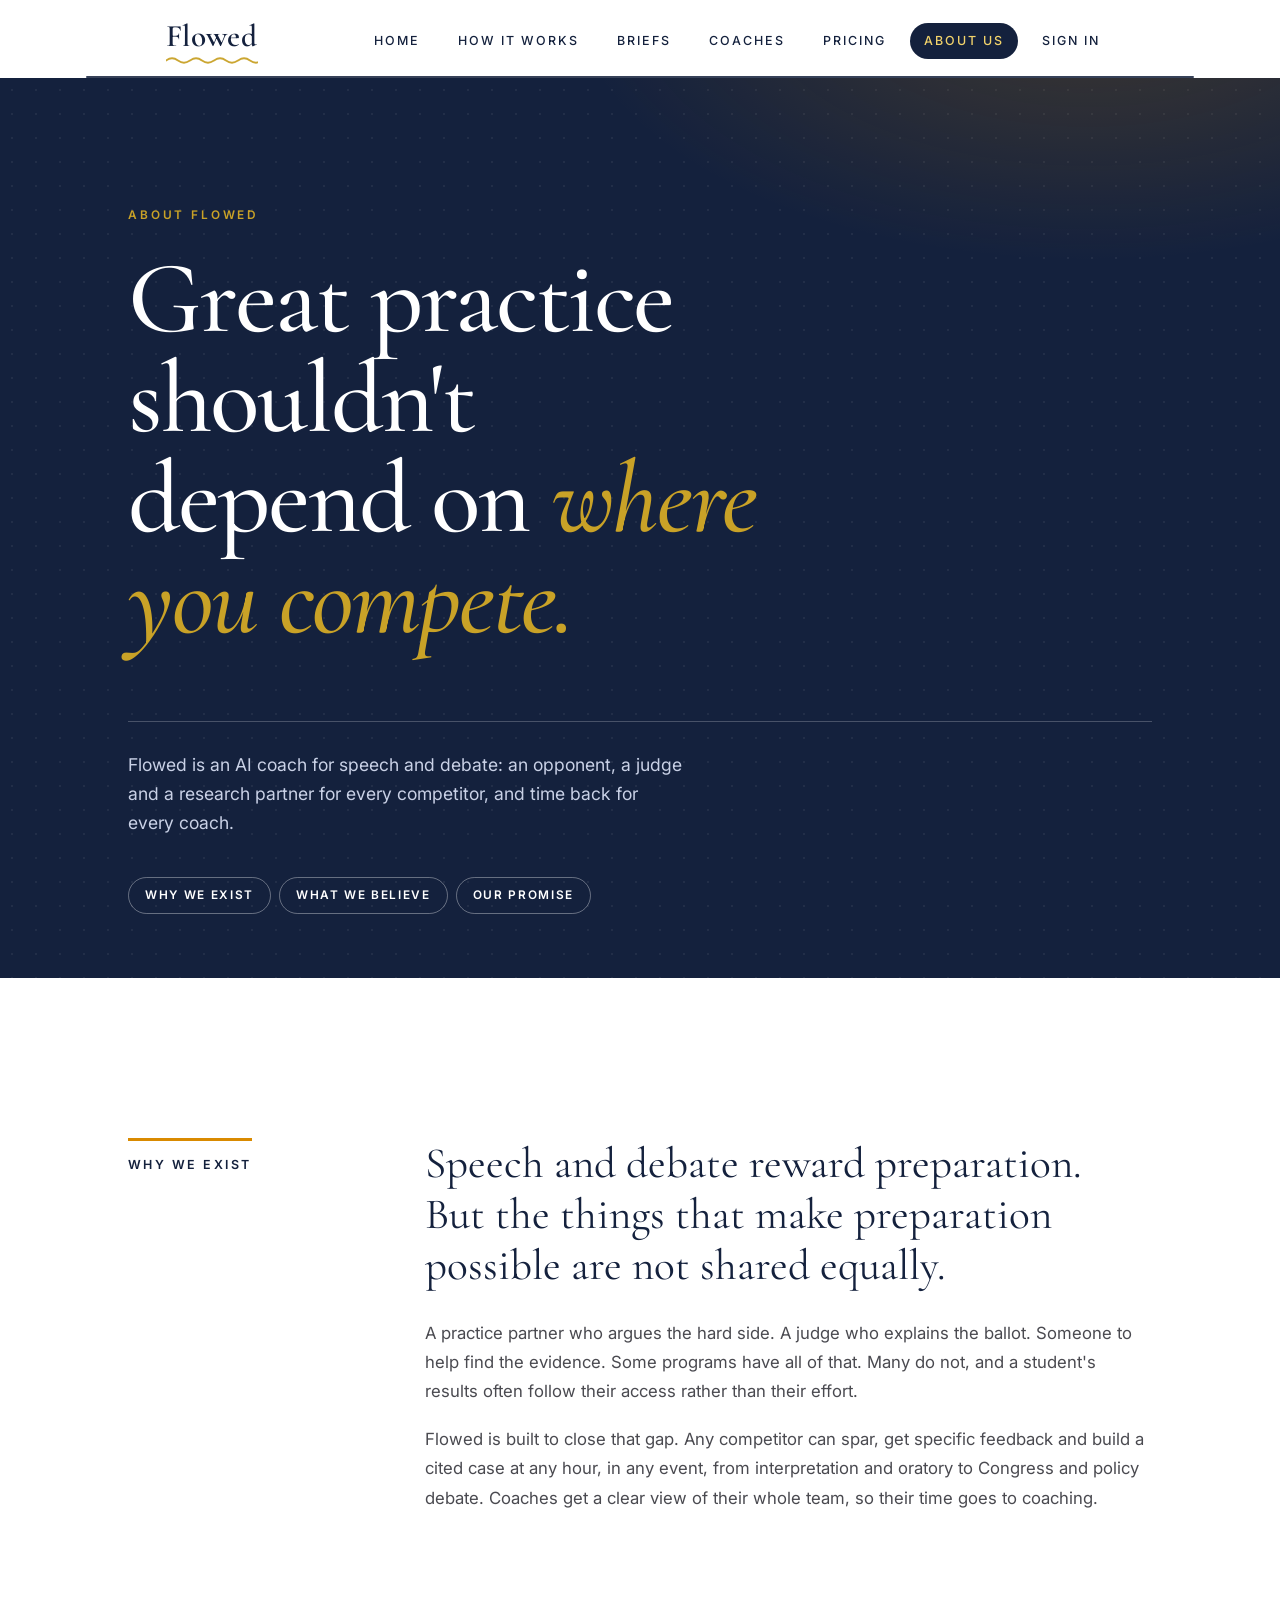
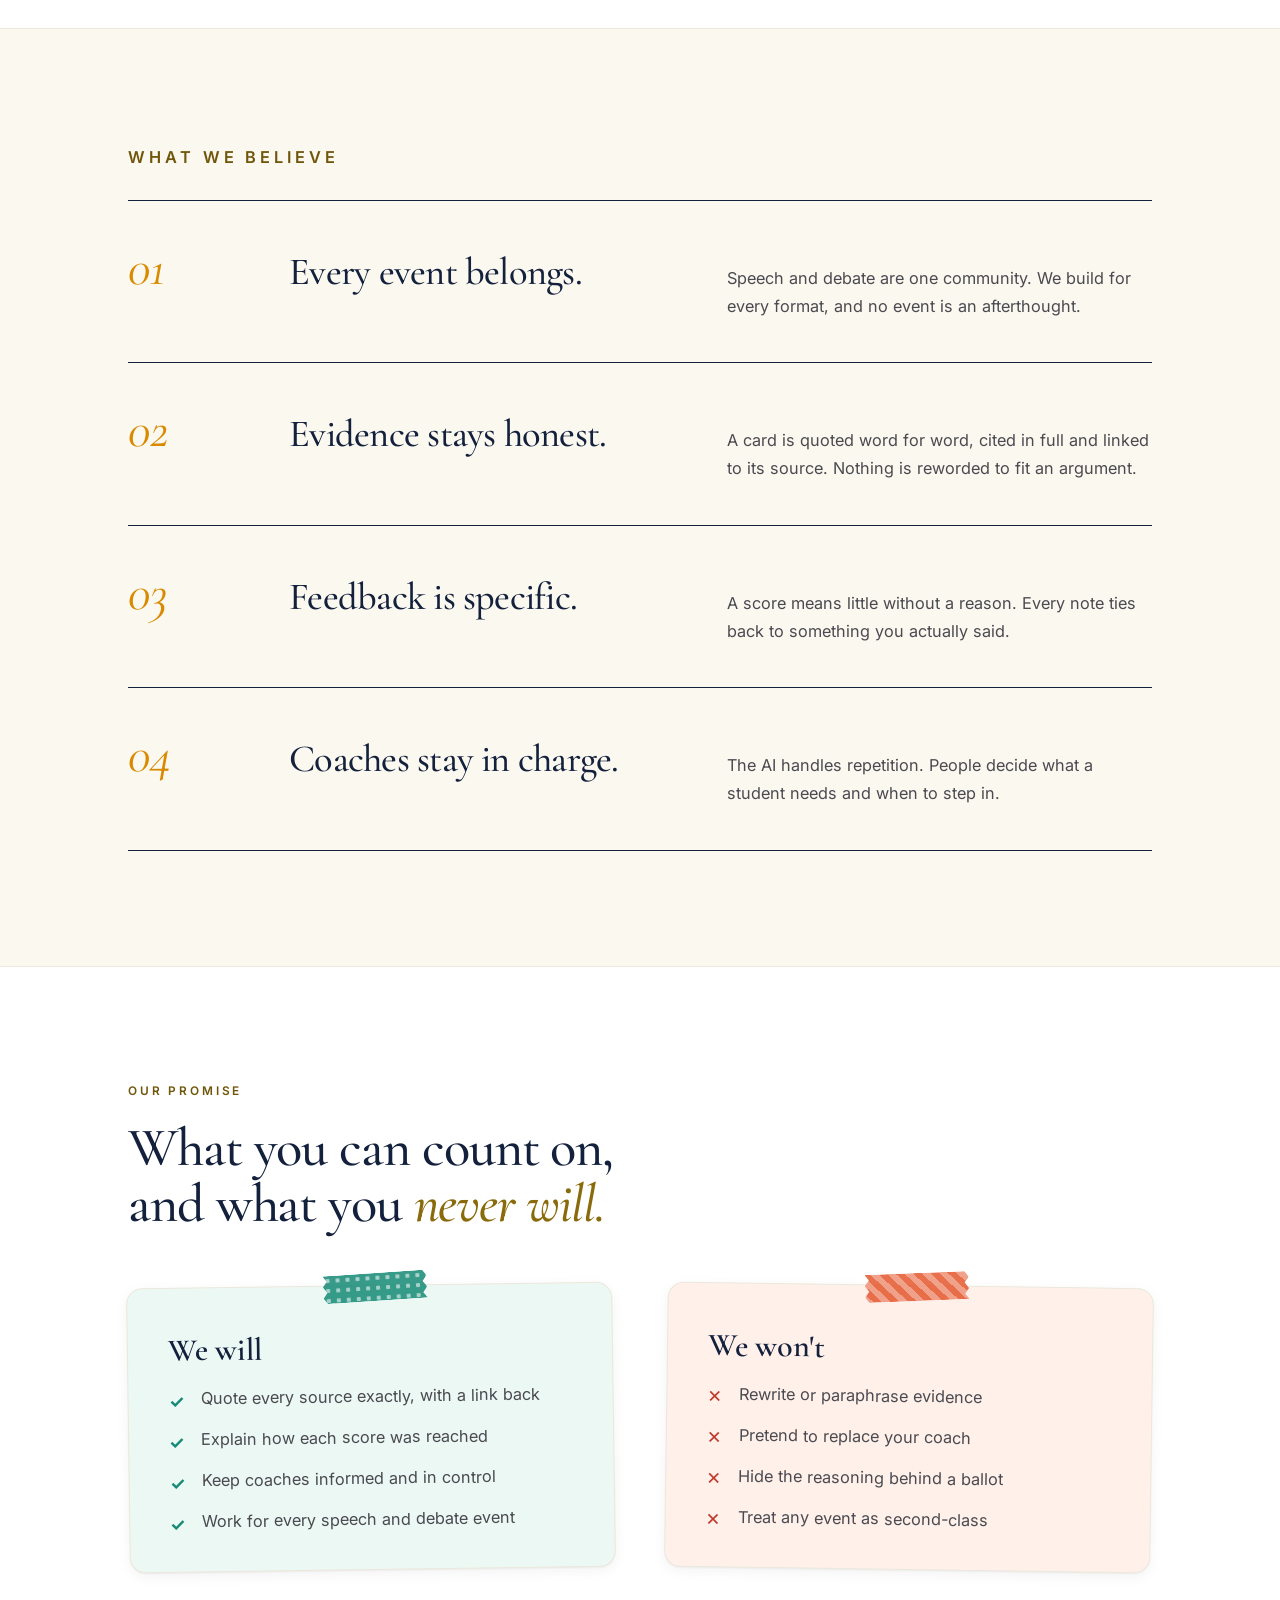
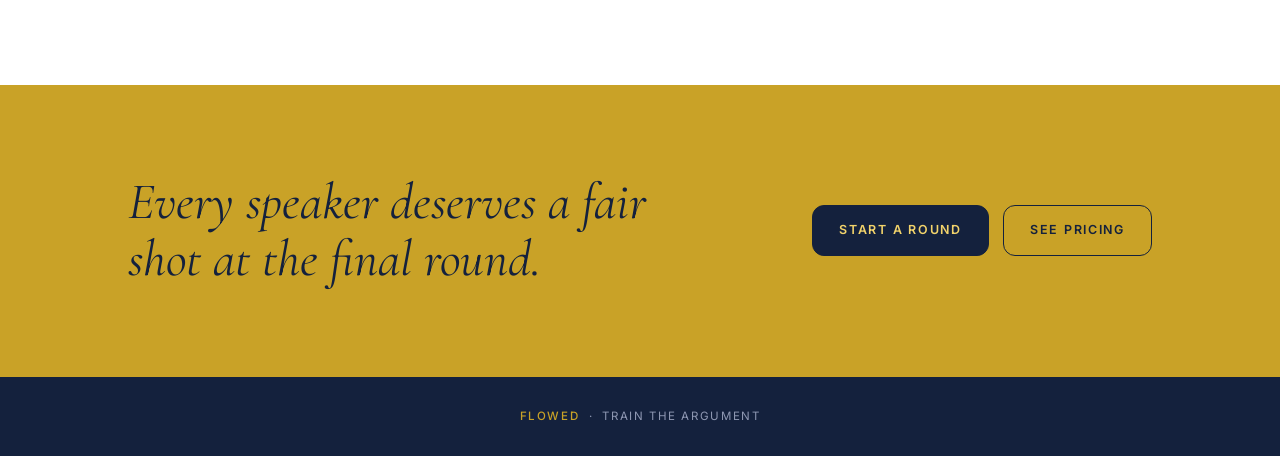
==== about.html @ 37365417 "Rebrand to Flowed and add navy redesign, pricing, about, sign-in and dashboards - Rename Rostrum to " ====
<!doctype html>
<html lang="en">
<head>
<meta charset="utf-8">
<meta name="viewport" content="width=device-width, initial-scale=1">
<title>About Us — Flowed</title>
<script>try{if(sessionStorage.getItem("flowed.intro")){document.documentElement.classList.add("seen")}else{sessionStorage.setItem("flowed.intro","1")}}catch(e){document.documentElement.classList.add("seen")}</script>
<link rel="preconnect" href="https://fonts.googleapis.com">
<link rel="preconnect" href="https://fonts.gstatic.com" crossorigin>
<link href="https://fonts.googleapis.com/css2?family=Cormorant+Garamond:ital,wght@0,500;0,600;1,500&family=Inter:wght@400;500;600&family=Caveat:wght@600&display=swap" rel="stylesheet">
<link rel="stylesheet" href="styles.css">
<link rel="stylesheet" href="about.css">
</head>
<body class="aboutpage">

<div class="bar-wrap">
  <div class="bar">
    <a class="brand" href="index.html#home" aria-label="Flowed home">
      <svg class="wordmark" viewBox="0 0 100 40" aria-hidden="true"><text x="0" y="30">Flowed</text></svg>
    </a>
    <nav>
      <a href="index.html#home">Home</a>
      <a href="index.html#how">How it works</a>
      <a href="index.html#page-briefs">Briefs</a>
      <a href="index.html#coaches">Coaches</a>
      <a href="index.html#pricing">Pricing</a>
      <a href="about.html" aria-current="page">About Us</a>
      <a href="signin.html">Sign in</a>
    </nav>
  </div>
</div>

<!-- Masthead -->
<header class="mast">
  <div class="wrap">
    <p class="eyebrow">About Flowed</p>
    <h1>Great practice shouldn't depend on <em>where you compete.</em></h1>
    <div class="mast-foot">
      <p>Flowed is an AI coach for speech and debate: an opponent, a judge and a research partner for every competitor, and time back for every coach.</p>
      <ul class="mast-index" aria-label="On this page">
        <li><a href="#why">Why we exist</a></li>
        <li><a href="#beliefs">What we believe</a></li>
        <li><a href="#promise">Our promise</a></li>
      </ul>
    </div>
  </div>
</header>

<!-- Why -->
<section class="manifesto" id="why">
  <div class="wrap grid">
    <div class="label"><span>Why we exist</span></div>
    <div class="copy">
      <p class="big">Speech and debate reward preparation. But the things that make preparation possible are not shared equally.</p>
      <p>A practice partner who argues the hard side. A judge who explains the ballot. Someone to help find the evidence. Some programs have all of that. Many do not, and a student's results often follow their access rather than their effort.</p>
      <p>Flowed is built to close that gap. Any competitor can spar, get specific feedback and build a cited case at any hour, in any event, from interpretation and oratory to Congress and policy debate. Coaches get a clear view of their whole team, so their time goes to coaching.</p>
    </div>
  </div>
</section>

<!-- Beliefs -->
<section class="beliefs" id="beliefs">
  <div class="wrap">
    <p class="eyebrow light">What we believe</p>
    <ol>
      <li>
        <span class="n">01</span>
        <h2>Every event belongs.</h2>
        <p>Speech and debate are one community. We build for every format, and no event is an afterthought.</p>
      </li>
      <li>
        <span class="n">02</span>
        <h2>Evidence stays honest.</h2>
        <p>A card is quoted word for word, cited in full and linked to its source. Nothing is reworded to fit an argument.</p>
      </li>
      <li>
        <span class="n">03</span>
        <h2>Feedback is specific.</h2>
        <p>A score means little without a reason. Every note ties back to something you actually said.</p>
      </li>
      <li>
        <span class="n">04</span>
        <h2>Coaches stay in charge.</h2>
        <p>The AI handles repetition. People decide what a student needs and when to step in.</p>
      </li>
    </ol>
  </div>
</section>

<!-- Promise -->
<section class="promise" id="promise">
  <div class="wrap">
    <p class="eyebrow">Our promise</p>
    <h2>What you can count on, and what you <em>never will.</em></h2>
    <div class="pair">
      <div class="pledge yes paper">
        <span class="tape" aria-hidden="true"></span>
        <h3>We will</h3>
        <ul>
          <li>Quote every source exactly, with a link back</li>
          <li>Explain how each score was reached</li>
          <li>Keep coaches informed and in control</li>
          <li>Work for every speech and debate event</li>
        </ul>
      </div>
      <div class="pledge no paper">
        <span class="tape" aria-hidden="true"></span>
        <h3>We won't</h3>
        <ul>
          <li>Rewrite or paraphrase evidence</li>
          <li>Pretend to replace your coach</li>
          <li>Hide the reasoning behind a ballot</li>
          <li>Treat any event as second-class</li>
        </ul>
      </div>
    </div>
  </div>
</section>

<!-- Band -->
<section class="band">
  <div class="wrap">
    <p>Every speaker deserves a fair shot at the final round.</p>
    <div class="band-cta">
      <a class="btn solid" href="signin.html?role=student&amp;mode=signup">Start a round</a>
      <a class="btn ghost" href="index.html#pricing">See pricing</a>
    </div>
  </div>
</section>

<footer class="foot">
  <div class="wrap"><b>Flowed</b> &nbsp;·&nbsp; Train the argument</div>
</footer>

</body>
</html>
---- styles.css ----
:root {
    --gold: #C9A227;
    --gold-text: #B8921A;
    --gold-deep: #8A6D12;
    --black: #0B0B0C;
    --navy: #14213D;
    --brown: #6B4423;
    --paper: #FFFFFF;
    --cream: #FBF8F0;
    --rule: #E8E4D8;
    --ink: #3b3b3f;
    --serif: "Cormorant Garamond", Georgia, serif;
    --sans: "Inter", system-ui, sans-serif;
    --hand: "Caveat", cursive;
    --crumple: url("data:image/svg+xml,%3Csvg xmlns='http://www.w3.org/2000/svg' width='320' height='320'%3E%3Cfilter id='f'%3E%3CfeTurbulence type='fractalNoise' baseFrequency='.014' numOctaves='4' seed='7'/%3E%3CfeDiffuseLighting lighting-color='%23fff' surfaceScale='2.2'%3E%3CfeDistantLight azimuth='45' elevation='62'/%3E%3C/feDiffuseLighting%3E%3C/filter%3E%3Crect width='100%25' height='100%25' filter='url(%23f)'/%3E%3C/svg%3E");
  }
  * { box-sizing: border-box; margin: 0; }
  html { scroll-behavior: smooth; }
  body { background: var(--paper); color: var(--black); font-family: var(--sans); line-height: 1.6; overflow-x: hidden; }
  a { color: inherit; text-decoration: none; }
  .wrap { max-width: 1120px; margin: 0 auto; padding: 0 clamp(16px, 4vw, 48px); position: relative; }
  svg { display: block; }

  /* ---------- Taskbar ---------- */
  .bar-wrap { position: sticky; top: 0; z-index: 20; padding: 16px clamp(16px, 4vw, 48px) 0; background: var(--paper); }
  .bar-wrap::after { content: ""; display: block; height: 3px; background: var(--brown); margin: 6px clamp(8px, 3vw, 56px) 0; }
  .bar { display: flex; align-items: center; justify-content: center; gap: clamp(32px, 8vw, 120px); max-width: 1120px; margin: 0 auto; padding: 8px 0; }
  .brand { font-family: var(--serif); font-size: 1.7rem; font-weight: 600; color: var(--gold-text); letter-spacing: .04em; }
  .brand i { font-style: normal; opacity: .55; }
  nav { display: flex; gap: clamp(14px, 3vw, 34px); }
  nav a { color: var(--gold-text); font-size: .78rem; font-weight: 500; letter-spacing: .16em; text-transform: uppercase; padding: 4px 0; border-bottom: 1px solid transparent; transition: border-color .2s; }
  nav a:hover, nav a[aria-current] { border-color: var(--brown); }

  /* ---------- Shared type ---------- */
  .kicker { font-size: .74rem; letter-spacing: .22em; text-transform: uppercase; color: var(--gold-deep); font-weight: 600; display: flex; align-items: center; gap: 12px; }
  .kicker::before { content: ""; width: 40px; height: 1px; background: var(--gold); }
  h1, h2 { font-family: var(--serif); font-weight: 500; color: var(--gold-text); letter-spacing: -.01em; }
  h1 { font-size: clamp(2.8rem, 7vw, 5.4rem); line-height: .98; margin: 22px 0 26px; }
  h2 { font-size: clamp(2.2rem, 4.6vw, 3.4rem); line-height: 1.04; margin: 16px 0 22px; }
  h1 em, h2 em { font-style: italic; }
  h1::after, h2::after, h3::after { content: ""; display: block; background: var(--brown); }
  h1::after { width: 72px; height: 3px; margin-top: 18px; }
  h2::after { width: 56px; height: 3px; margin-top: 16px; }
  h3 { font-family: var(--serif); font-size: 1.6rem; font-weight: 600; color: var(--gold-text); margin: 14px 0 8px; line-height: 1.1; }
  h3::after { width: 40px; height: 2px; margin-top: 10px; }
  p { color: var(--ink); }
  .lede { max-width: 31rem; font-size: 1.05rem; }
  .hand { font-family: var(--hand); color: var(--brown); font-size: 1.6rem; line-height: 1; }

  .btn { display: inline-block; padding: 14px 26px; font-size: .78rem; font-weight: 600; letter-spacing: .14em; text-transform: uppercase; border: 1.5px solid var(--black); transition: all .2s; }
  .btn.solid { background: var(--black); color: var(--gold); }
  .btn.solid:hover { background: var(--gold); color: var(--black); border-color: var(--gold); }
  .btn.ghost:hover { background: var(--black); color: var(--paper); }
  .cta { display: flex; gap: 14px; flex-wrap: wrap; margin-top: 34px; }
  .chips { display: flex; flex-wrap: wrap; gap: 8px; margin-top: 30px; }
  .chips span { font-size: .68rem; letter-spacing: .14em; text-transform: uppercase; padding: 6px 12px; border: 1px solid var(--rule); color: var(--brown); background: var(--cream); }

  /* ---------- Scrapbook parts (reused everywhere) ---------- */
  .deco { position: absolute; pointer-events: none; z-index: 0; }
  .paper { background: #fff var(--crumple); background-blend-mode: multiply; box-shadow: 0 10px 28px rgba(0,0,0,.09); }
  .lined { background: #fffdf8 repeating-linear-gradient(transparent 0 29px, #E3DCC8 29px 30px); box-shadow: 0 8px 24px rgba(0,0,0,.08); }
  .lined::before { content: ""; position: absolute; left: 44px; top: 0; bottom: 0; width: 1px; background: rgba(184,146,26,.5); }
  .tape { position: absolute; top: -13px; left: 50%; width: 92px; height: 26px; margin-left: -46px; background: rgba(201,162,39,.5); transform: rotate(-3deg); z-index: 2; }
  .tape.r { transform: rotate(4deg); }
  .ring { opacity: .5; }
  .mark { background: linear-gradient(transparent 58%, rgba(201,162,39,.45) 58%); padding: 0 2px; }
  .wash { background: linear-gradient(170deg, #F5EEDC 55%, #E9D28A 100%); box-shadow: 0 6px 16px rgba(0,0,0,.12); clip-path: polygon(0 0,100% 0,100% 78%,88% 84%,72% 80%,55% 90%,38% 82%,20% 88%,0 80%); }

  /* ---------- Hero ---------- */
  .hero { display: grid; grid-template-columns: 1.1fr .9fr; gap: clamp(32px, 6vw, 80px); align-items: center; padding: clamp(24px, 3.5vw, 44px) 0 clamp(56px, 8vw, 96px); position: relative; }
  .hero > div, .hero > aside { position: relative; z-index: 1; }
  .hero .scribble { right: 1%; bottom: 10px; width: 190px; }
  .scribble path { stroke-dasharray: 1; stroke-dashoffset: 1; animation: draw 2.4s .4s ease forwards; }
  @keyframes draw { to { stroke-dashoffset: 0; } }
  .hero .hand { left: 3%; bottom: 0; transform: rotate(-4deg); font-size: 1.8rem; }

  .card { position: relative; border: 1.5px solid var(--black); transform: rotate(1deg); box-shadow: 10px 10px 0 var(--gold); }
  .card header { background: var(--black); color: var(--gold); padding: 12px 20px; font-size: .68rem; letter-spacing: .2em; text-transform: uppercase; display: flex; justify-content: space-between; }
  .motion { padding: 24px 22px 8px; font-family: var(--serif); font-size: 1.55rem; line-height: 1.2; font-weight: 500; }
  .side { padding: 14px 22px; border-top: 1px solid var(--rule); }
  .side:first-of-type { margin-top: 16px; }
  .side b { display: flex; justify-content: space-between; font-size: .7rem; letter-spacing: .16em; text-transform: uppercase; }
  .side p { font-size: .88rem; margin: 4px 0 10px; }
  .meter { height: 4px; background: var(--rule); }
  .meter span { display: block; height: 100%; background: var(--gold); }
  .side.opp .meter span { background: var(--navy); }

  /* ---------- Ticker ---------- */
  .ticker { background: var(--black); color: var(--gold); overflow: hidden; padding: 30px 0; clip-path: polygon(0% 3px, 2% 5px, 4% 7px, 6% 5px, 8% 5px, 10% 3px, 12% 3px, 14% 7px, 16% 5px, 18% 7px, 20% 4px, 22% 4px, 24% 5px, 26% 7px, 28% 3px, 30% 12px, 32% 7px, 34% 5px, 36% 4px, 38% 0px, 40% 3px, 42% 9px, 44% 4px, 46% 0px, 48% 7px, 50% 5px, 52% 12px, 54% 12px, 56% 0px, 58% 7px, 60% 3px, 62% 3px, 64% 12px, 66% 12px, 68% 7px, 70% 12px, 72% 4px, 74% 7px, 76% 0px, 78% 5px, 80% 7px, 82% 0px, 84% 0px, 86% 0px, 88% 4px, 90% 4px, 92% 7px, 94% 0px, 96% 5px, 98% 3px, 100% 9px, 100% calc(100% - 3px), 98% calc(100% - 7px), 96% calc(100% - 5px), 94% calc(100% - 4px), 92% calc(100% - 7px), 90% calc(100% - 4px), 88% calc(100% - 12px), 86% calc(100% - 9px), 84% calc(100% - 3px), 82% calc(100% - 0px), 80% calc(100% - 12px), 78% calc(100% - 0px), 76% calc(100% - 3px), 74% calc(100% - 12px), 72% calc(100% - 9px), 70% calc(100% - 3px), 68% calc(100% - 7px), 66% calc(100% - 5px), 64% calc(100% - 0px), 62% calc(100% - 12px), 60% calc(100% - 9px), 58% calc(100% - 9px), 56% calc(100% - 5px), 54% calc(100% - 4px), 52% calc(100% - 7px), 50% calc(100% - 9px), 48% calc(100% - 0px), 46% calc(100% - 0px), 44% calc(100% - 7px), 42% calc(100% - 5px), 40% calc(100% - 0px), 38% calc(100% - 3px), 36% calc(100% - 0px), 34% calc(100% - 5px), 32% calc(100% - 9px), 30% calc(100% - 3px), 28% calc(100% - 0px), 26% calc(100% - 0px), 24% calc(100% - 5px), 22% calc(100% - 12px), 20% calc(100% - 0px), 18% calc(100% - 4px), 16% calc(100% - 4px), 14% calc(100% - 0px), 12% calc(100% - 3px), 10% calc(100% - 3px), 8% calc(100% - 12px), 6% calc(100% - 3px), 4% calc(100% - 3px), 2% calc(100% - 0px), 0% calc(100% - 7px)); }
  .track { display: flex; width: max-content; animation: slide 46s linear infinite; }
  .track span { font-family: var(--serif); font-style: italic; font-size: 1.5rem; white-space: nowrap; padding-right: 28px; }
  .track span::after { content: "◆"; font-style: normal; font-size: .6rem; margin-left: 28px; vertical-align: middle; color: #7a6320; }
  @keyframes slide { to { transform: translateX(-50%); } }

  /* ---------- Sections ---------- */
  section.block { padding: clamp(64px, 9vw, 112px) 0 0; }
  .method { display: grid; grid-template-columns: repeat(3, 1fr); gap: clamp(24px, 4vw, 52px); margin-top: 44px; }
  .step { position: relative; padding: 26px 22px 26px 60px; }
  .step:nth-child(1) { transform: rotate(-1.2deg); }
  .step:nth-child(2) { transform: rotate(.8deg); margin-top: 16px; }
  .step:nth-child(3) { transform: rotate(-.6deg); }
  .step .num { font-family: var(--serif); font-size: 3rem; color: var(--gold); line-height: 1; }
  .step p { font-size: .95rem; }
  .step .ring { right: -34px; bottom: -34px; width: 110px; }

  .round { display: grid; grid-template-columns: .9fr 1.1fr; gap: clamp(32px, 6vw, 80px); align-items: center; }
  .timer { display: flex; align-items: center; gap: 22px; margin-top: 30px; }
  .timer svg { width: 120px; height: 120px; flex: none; }
  .timer small { display: block; font-size: .68rem; letter-spacing: .18em; text-transform: uppercase; color: var(--gold-deep); font-weight: 600; }
  .timer strong { font-family: var(--serif); font-size: 1.5rem; font-weight: 500; }

  .stage { position: relative; padding: 48px clamp(22px, 4vw, 44px) 40px; }
  .stage .wash { top: -22px; left: -26px; width: 140px; height: 90px; transform: rotate(-10deg); }
  .stage .ring { right: -40px; bottom: -50px; width: 190px; }
  .bubble { position: relative; max-width: 88%; padding: 16px 20px; background: #fff; border: 1.5px solid var(--black); font-size: .95rem; margin-bottom: 30px; }
  .bubble::after { content: ""; position: absolute; bottom: -9px; left: 30px; width: 16px; height: 16px; background: #fff; border: inherit; border-width: 0 1.5px 1.5px 0; transform: rotate(45deg); }
  .bubble b { display: block; font-size: .66rem; letter-spacing: .2em; text-transform: uppercase; color: var(--gold-deep); margin-bottom: 4px; }
  .bubble.opp { margin-left: auto; border-color: var(--navy); }
  .bubble.opp::after { left: auto; right: 30px; }
  .bubble.opp b { color: var(--navy); }
  .stage .hand { position: absolute; right: 8%; top: 62%; transform: rotate(-5deg); font-size: 1.7rem; z-index: 3; }
  .stage .hand svg { position: absolute; left: -34px; top: -26px; width: 30px; }

  .grid { display: grid; grid-template-columns: repeat(4, 1fr); gap: clamp(18px, 2.4vw, 30px); margin-top: 44px; }
  .note { position: relative; background: var(--cream); border: 1px solid var(--rule); padding: 34px 22px 26px; box-shadow: 0 6px 18px rgba(0,0,0,.07); }
  .note:nth-child(odd) { transform: rotate(-.9deg); }
  .note:nth-child(even) { transform: rotate(.9deg); margin-top: 14px; }
  .note svg.ico { width: 30px; height: 30px; fill: none; stroke: var(--brown); stroke-width: 1.6; stroke-linecap: round; stroke-linejoin: round; }
  .note p { font-size: .9rem; }

  .quote { position: relative; text-align: center; padding: clamp(40px, 6vw, 72px) clamp(24px, 6vw, 80px); max-width: 820px; margin: 0 auto; transform: rotate(-.6deg); }
  .quote q { display: block; font-family: var(--serif); font-size: clamp(1.8rem, 3.8vw, 2.8rem); line-height: 1.15; font-style: italic; quotes: none; }
  .quote .hand { display: block; margin-top: 22px; }
  .quote .ring { top: -40px; right: -50px; width: 200px; }
  .quote .scribble { left: 20px; bottom: 12px; width: 120px; }
  .quote .scribble path { animation: none; stroke-dashoffset: 0; }
  .qmark { font-family: var(--serif); font-size: 6rem; line-height: .5; color: var(--gold); display: block; }

  /* ---------- Points + report card ---------- */
  .points { list-style: none; padding: 0; margin: 22px 0 0; display: grid; gap: 10px; max-width: 31rem; }
  .points li { position: relative; padding-left: 26px; font-size: .95rem; color: var(--ink); }
  .points li::before { content: "◆"; position: absolute; left: 0; top: .25em; font-size: .6rem; color: var(--gold); }
  .round.flip { grid-template-columns: .9fr 1.1fr; }
  .report { position: relative; padding: 42px clamp(20px, 3.5vw, 38px) 34px; transform: rotate(-.8deg); }
  .report .head { display: flex; justify-content: space-between; align-items: flex-end; border-bottom: 1.5px solid var(--black); padding-bottom: 14px; position: relative; z-index: 1; }
  .report .head small { display: block; font-size: .66rem; letter-spacing: .2em; text-transform: uppercase; color: var(--gold-deep); font-weight: 600; }
  .report .head strong { font-family: var(--serif); font-size: 1.8rem; font-weight: 500; }
  .overall { font-family: var(--serif); font-size: 3.6rem; line-height: .9; color: var(--gold-text); }
  .overall span { font-size: 1rem; color: var(--ink); }
  .scores { display: grid; gap: 12px; margin: 22px 0; position: relative; z-index: 1; }
  .scores > div { display: grid; grid-template-columns: 78px 1fr 26px; gap: 12px; align-items: center; font-size: .7rem; letter-spacing: .14em; text-transform: uppercase; }
  .scores em { font-style: normal; text-align: right; }
  .scores .meter { display: block; }
  .cols { display: grid; grid-template-columns: 1fr 1fr; gap: 22px; position: relative; z-index: 1; }
  .cols h4 { font-family: var(--serif); font-size: 1.3rem; font-weight: 600; color: var(--brown); margin-bottom: 6px; }
  .cols ul { list-style: none; padding: 0; display: grid; gap: 8px; font-size: .86rem; color: var(--ink); }
  .cols li { position: relative; padding-left: 20px; }
  .cols li::before { content: "✓"; position: absolute; left: 0; color: var(--gold-text); font-weight: 700; }
  .cols .fix li::before { content: "→"; color: var(--navy); }
  .report .hand { position: absolute; right: 4px; bottom: -36px; transform: rotate(-4deg); font-size: 1.7rem; }
  .report .wash { top: -20px; right: -30px; width: 130px; height: 84px; transform: rotate(9deg); }
  .report .ring { left: -70px; bottom: -60px; width: 190px; }

  /* ---------- Closing band ---------- */
  .close { margin-top: clamp(72px, 10vw, 120px); background: var(--black); color: var(--gold); clip-path: polygon(0% 12px, 2% 4px, 4% 5px, 6% 12px, 8% 9px, 10% 9px, 12% 0px, 14% 9px, 16% 9px, 18% 0px, 20% 3px, 22% 5px, 24% 0px, 26% 4px, 28% 4px, 30% 12px, 32% 0px, 34% 0px, 36% 0px, 38% 3px, 40% 5px, 42% 3px, 44% 4px, 46% 12px, 48% 7px, 50% 4px, 52% 3px, 54% 7px, 56% 4px, 58% 12px, 60% 5px, 62% 4px, 64% 3px, 66% 12px, 68% 3px, 70% 0px, 72% 3px, 74% 3px, 76% 4px, 78% 0px, 80% 9px, 82% 5px, 84% 5px, 86% 7px, 88% 9px, 90% 0px, 92% 4px, 94% 4px, 96% 3px, 98% 5px, 100% 7px, 100% 100%, 0% 100%); padding: clamp(72px, 9vw, 110px) 0 56px; }
  .close .wrap { display: grid; grid-template-columns: 1.3fr .7fr; gap: 40px; align-items: center; }
  .close h2 { color: var(--gold); }
  .close h2::after { background: var(--gold); }
  .close .kicker { color: var(--gold); }
  .close p { color: #b9b4a4; max-width: 30rem; }
  .close .btn.solid { background: var(--gold); color: var(--black); border-color: var(--gold); }
  .close .btn.solid:hover { background: transparent; color: var(--gold); }
  .close .btn.ghost { color: var(--gold); border-color: var(--gold); }
  .close .btn.ghost:hover { background: var(--gold); color: var(--black); }
  .gavel { width: min(260px, 100%); margin-inline: auto; }
  .close .fine { text-align: center; margin: 64px auto 0; max-width: none; font-size: .72rem; letter-spacing: .14em; text-transform: uppercase; color: #8a8576; }
  .fine b { color: var(--gold); font-weight: 500; }

  @media (prefers-reduced-motion: reduce) { .track, .scribble path { animation: none; stroke-dashoffset: 0; } }
  @media (max-width: 960px) { .grid { grid-template-columns: repeat(2, 1fr); } }
  @media (max-width: 820px) {
    .hero, .method, .round, .round.flip, .close .wrap { grid-template-columns: 1fr; }
    .report { margin-bottom: 30px; }
    .hero .hand { position: static; display: block; margin-top: 18px; }
    .step:nth-child(2), .note:nth-child(even) { margin-top: 0; }
    .gavel { width: 180px; }
  }
  @media (max-width: 520px) { .grid, .cols { grid-template-columns: 1fr; } }

  /* ---------- Brief cover ---------- */
  .toc { list-style: none; padding: 6px 22px 20px; display: grid; gap: 9px; font-size: .86rem; counter-reset: t; }
  .toc li { display: flex; align-items: baseline; gap: 8px; counter-increment: t; color: var(--ink); }
  .toc li::before { content: counter(t, upper-roman) "."; font-family: var(--serif); color: var(--gold-text); font-weight: 600; width: 1.8em; }
  .toc li::after { content: attr(data-p); order: 3; color: var(--brown); font-size: .78rem; }
  .toc li span { order: 1; }
  .toc li i { order: 2; flex: 1; border-bottom: 1px dotted #b9b2a0; transform: translateY(-3px); }
  .cover-meta { padding: 22px 22px 14px; border-bottom: 1px solid var(--rule); }
  .cover-meta small { display: block; font-size: .64rem; letter-spacing: .2em; text-transform: uppercase; color: var(--gold-deep); font-weight: 600; }
  .cover-meta strong { display: block; font-family: var(--serif); font-size: 1.55rem; line-height: 1.15; font-weight: 500; margin-top: 4px; }

  /* ---------- Contention outline ---------- */
  .outline { position: relative; padding: 44px clamp(20px, 3.5vw, 38px) 30px; transform: rotate(.7deg); }
  .outline .label { font-size: .66rem; letter-spacing: .2em; text-transform: uppercase; color: var(--gold-deep); font-weight: 600; }
  .outline h4 { font-family: var(--serif); font-size: 1.7rem; font-weight: 500; line-height: 1.15; margin: 4px 0 12px; position: relative; z-index: 1; }
  .orow { display: grid; grid-template-columns: 78px 1fr; gap: 14px; padding: 11px 0; border-top: 1px solid var(--rule); font-size: .9rem; position: relative; z-index: 1; }
  .orow b { font-size: .66rem; letter-spacing: .18em; text-transform: uppercase; color: var(--brown); padding-top: 3px; }
  .chip { display: inline-block; margin: 2px 6px 2px 0; padding: 3px 10px; font-size: .68rem; letter-spacing: .1em; text-transform: uppercase; border: 1px solid var(--gold); background: #fff; color: var(--gold-deep); }
  .outline .wash { top: -18px; left: -26px; width: 130px; height: 84px; transform: rotate(-9deg); }
  .outline .ring { right: -60px; bottom: -70px; width: 190px; }
  .outline .hand { position: absolute; right: 6px; bottom: -34px; transform: rotate(-4deg); font-size: 1.7rem; }

  /* ---------- Evidence card ---------- */
  .ev { position: relative; padding: 40px clamp(22px, 3.5vw, 40px) 26px; border-left: 5px solid var(--gold); transform: rotate(-.7deg); }
  .ev .tagline { font-family: var(--serif); font-size: 1.55rem; line-height: 1.15; font-weight: 600; position: relative; z-index: 1; }
  .ev .cite { margin: 10px 0 14px; font-size: .78rem; color: var(--brown); letter-spacing: .03em; position: relative; z-index: 1; }
  .ev blockquote { margin: 0; font-size: .95rem; line-height: 1.75; color: #6a6a6e; position: relative; z-index: 1; }
  .ev blockquote .u { color: var(--black); font-weight: 500; background: linear-gradient(transparent 55%, rgba(201,162,39,.45) 55%); }
  .ev footer { display: flex; justify-content: space-between; align-items: center; gap: 12px; flex-wrap: wrap; margin-top: 18px; padding-top: 12px; border-top: 1px solid var(--rule); font-size: .7rem; letter-spacing: .14em; text-transform: uppercase; color: var(--brown); position: relative; z-index: 1; }
  .ev footer a { border-bottom: 1.5px solid var(--gold); padding-bottom: 1px; font-weight: 600; }
  .stamp { position: absolute; top: 14px; right: 14px; padding: 4px 12px; border: 2px solid var(--gold-text); color: var(--gold-text); font-size: .68rem; font-weight: 700; letter-spacing: .24em; text-transform: uppercase; transform: rotate(7deg); z-index: 2; background: rgba(255,255,255,.6); }
  .ev .ring { left: -64px; bottom: -64px; width: 180px; }
  .ev .hand { position: absolute; left: 14px; bottom: -36px; transform: rotate(-3deg); font-size: 1.7rem; }
  .ev .sample { font-style: italic; text-transform: none; letter-spacing: 0; font-size: .72rem; color: #8a8576; }

  /* ---------- Research tracker ---------- */
  .tracker { position: relative; padding: 44px clamp(20px, 3.5vw, 38px) 30px; transform: rotate(.6deg); }
  .tracker .label { font-size: .66rem; letter-spacing: .2em; text-transform: uppercase; color: var(--gold-deep); font-weight: 600; }
  .tracker h4 { font-family: var(--serif); font-size: 1.6rem; font-weight: 500; margin: 4px 0 14px; position: relative; z-index: 1; }
  .trow { display: grid; grid-template-columns: 1fr auto; gap: 4px 12px; padding: 10px 0 12px; border-top: 1px solid var(--rule); font-size: .84rem; position: relative; z-index: 1; }
  .trow span:last-of-type { text-align: right; color: var(--brown); font-weight: 600; }
  .trow .meter { grid-column: 1 / -1; }
  .trow.low .meter span { background: var(--navy); }
  .tracker .hand { position: absolute; right: 8px; bottom: -34px; transform: rotate(-5deg); font-size: 1.7rem; }
  .tracker .wash { top: -18px; right: -30px; width: 130px; height: 84px; transform: rotate(9deg); }

  @media (max-width: 820px) { .orow { grid-template-columns: 1fr; gap: 2px; } .stamp { position: static; display: inline-block; margin-bottom: 12px; } }

  /* ---------- Tabs ---------- */
  [hidden] { display: none !important; }
  .tab { animation: tabin .45s ease both; }
  @keyframes tabin { from { opacity: 0; transform: translateY(10px); } }
  section[id] { scroll-margin-top: 96px; }
  @media (prefers-reduced-motion: reduce) { .tab { animation: none; } }
  @media (max-width: 700px) {
    .bar { flex-wrap: wrap; gap: 2px 28px; }
    nav { gap: 16px; flex-wrap: wrap; justify-content: center; }
    nav a { font-size: .68rem; letter-spacing: .1em; }
  }

  .pagebreak { display: flex; align-items: center; gap: 22px; margin: clamp(64px, 9vw, 112px) 0 0; }
  .pagebreak::before, .pagebreak::after { content: ""; flex: 1; border-top: 1.5px solid var(--brown); }
  .pagebreak span { font-family: var(--hand); font-size: 1.9rem; color: var(--brown); line-height: 1; transform: rotate(-2deg); }

  /* ---------- Dashboards ---------- */
  .dash { position: relative; padding: 44px clamp(20px, 3.5vw, 38px) 34px; transform: rotate(-.6deg); }
  #coach-view .dash { transform: rotate(.6deg); }
  .dash > * { position: relative; z-index: 1; }
  .dash > .deco, .dash > .tape { position: absolute; z-index: 0; }
  .dash > .tape { z-index: 2; }
  .dash > .hand { position: absolute; right: 8px; bottom: -36px; transform: rotate(-4deg); font-size: 1.7rem; z-index: 3; }
  .dash .wash { top: -18px; right: -30px; width: 130px; height: 84px; transform: rotate(9deg); }
  .dash .ring { left: -70px; bottom: -70px; width: 190px; }
  .dlabel { font-size: .66rem; letter-spacing: .2em; text-transform: uppercase; color: var(--gold-deep); font-weight: 600; }
  .tiles { display: grid; grid-template-columns: repeat(3, 1fr); gap: 12px; margin: 14px 0 20px; }
  .tile { border: 1px solid var(--rule); background: var(--cream); padding: 12px 14px; }
  .tile strong { display: block; font-family: var(--serif); font-size: 2.3rem; line-height: 1; font-weight: 500; color: var(--gold-text); }
  .tile span { font-size: .64rem; letter-spacing: .14em; text-transform: uppercase; color: var(--brown); }
  .tile.flagged strong { color: var(--navy); }
  .chart svg { width: 100%; height: auto; margin-top: 8px; }
  .next { display: flex; justify-content: space-between; gap: 12px; flex-wrap: wrap; margin-top: 16px; padding-top: 12px; border-top: 1px solid var(--rule); font-size: .86rem; }
  .next b { font-size: .66rem; letter-spacing: .18em; text-transform: uppercase; color: var(--brown); padding-top: 3px; }
  .next i { color: var(--gold-deep); }
  .roster { margin-top: 4px; }
  .rrow { display: grid; grid-template-columns: 1.1fr .6fr .6fr 84px 1.3fr; gap: 10px; align-items: center; padding: 11px 0; border-top: 1px solid var(--rule); font-size: .86rem; }
  .rrow.rhead { font-size: .62rem; letter-spacing: .16em; text-transform: uppercase; color: var(--brown); border-top: 1.5px solid var(--black); }
  .rrow .spark { width: 80px; height: 24px; }
  .rrow.warn { background: rgba(20,33,61,.05); }
  .flag { font-style: normal; font-size: .64rem; letter-spacing: .12em; text-transform: uppercase; padding: 3px 9px; border: 1px solid var(--navy); color: var(--navy); }
  .dash .sample { font-style: italic; font-size: .72rem; color: #8a8576; margin-top: 10px; }
  @media (max-width: 560px) { .rrow { grid-template-columns: 1fr .5fr 84px; } .c-rounds, .c-focus { display: none; } }

  /* ---------- Hero event chips ---------- */
  .evlist { margin-top: 30px; }
  .evlist .chips { margin-top: 10px; gap: 8px; }
  .evlist .chips span { padding: 8px 14px; font-size: .66rem; letter-spacing: .15em; }
  .evlabel { font-family: var(--serif); font-size: 1.25rem; font-weight: 600; color: var(--gold-text); margin-top: 22px; }
  .evlabel:first-child { margin-top: 0; }

  /* =====================================================================
     Refinement layer: modern, clean, accessible
     Keeps the white / black / gold identity with one gold accent.
     ===================================================================== */
  :root {
    --gold-text: #8A6B0C;      /* AA contrast on white */
    --gold-deep: #6F560A;
    --rule: #ECE8DC;
    --ink: #4A4A50;
    --radius: 16px;
    --radius-sm: 10px;
    --shadow-sm: 0 1px 2px rgba(11,11,12,.05), 0 4px 14px rgba(11,11,12,.05);
    --shadow-md: 0 2px 4px rgba(11,11,12,.05), 0 14px 36px rgba(11,11,12,.09);
    --ease: cubic-bezier(.2,.7,.2,1);
  }
  html { -webkit-text-size-adjust: 100%; }
  body { -webkit-font-smoothing: antialiased; line-height: 1.65; text-rendering: optimizeLegibility; }
  h1, h2 { letter-spacing: -.02em; text-wrap: balance; }
  h1 { line-height: 1.02; }
  p, li { text-wrap: pretty; }
  .lede { color: var(--ink); line-height: 1.7; }
  :focus-visible { outline: 2px solid var(--gold); outline-offset: 3px; border-radius: 6px; }

  /* Taskbar: frosted, sticky */
  .bar-wrap { background: rgba(255,255,255,.82); -webkit-backdrop-filter: saturate(1.4) blur(14px); backdrop-filter: saturate(1.4) blur(14px); padding-top: 10px; }
  .bar-wrap::after { height: 2px; border-radius: 2px; opacity: .85; margin-top: 4px; }
  nav { gap: clamp(4px, 1.2vw, 10px); }
  nav a { padding: 8px 14px; border: 0; border-radius: 999px; transition: background .2s var(--ease), color .2s; }
  nav a:hover { background: rgba(201,162,39,.12); }
  nav a[aria-current] { background: rgba(201,162,39,.18); color: var(--gold-deep); }
  .brand { transition: opacity .2s; }
  .brand:hover { opacity: .8; }

  /* Buttons */
  .btn { border-radius: 12px; padding: 14px 26px; transition: transform .2s var(--ease), box-shadow .2s var(--ease), background .2s, color .2s, border-color .2s; }
  .btn:hover { transform: translateY(-2px); box-shadow: var(--shadow-md); }
  .btn:active { transform: translateY(0); }

  /* Chips */
  .chips span { border-radius: 999px; transition: border-color .2s, background .2s, transform .2s var(--ease); }
  .chips span:hover { border-color: var(--gold); background: #fff; transform: translateY(-1px); }

  /* Surfaces: calm, level, softly shadowed */
  .card, .step, .stage, .report, .dash, .ev, .outline, .tracker, .quote, .note, .bubble, .tile, .roster, .stp {
    border-radius: var(--radius);
  }
  .card, .step, .stage, .report, .dash, .ev, .outline, .tracker, .quote, .note, .step:nth-child(n), .note:nth-child(n), #coach-view .dash {
    transform: none !important;
    margin-top: 0 !important;
  }
  .paper { background: #fff; background-blend-mode: normal; border: 1px solid var(--rule); box-shadow: var(--shadow-sm); }
  .card { border: 1px solid var(--rule); box-shadow: var(--shadow-md); }
  .card header { border-radius: calc(var(--radius) - 1px) calc(var(--radius) - 1px) 0 0; }
  .lined { background: var(--cream); border: 1px solid var(--rule); box-shadow: var(--shadow-sm); }
  .lined::before { display: none; }
  .step { padding: 28px 24px; }
  .note { border-radius: var(--radius); box-shadow: var(--shadow-sm); transition: transform .25s var(--ease) !important, box-shadow .25s; }
  .note:hover, .step:hover { transform: translateY(-3px) !important; box-shadow: var(--shadow-md); }
  .step { transition: transform .25s var(--ease) !important, box-shadow .25s; }
  .bubble { border-radius: 14px 14px 14px 4px; border-width: 1px; }
  .bubble.opp { border-radius: 14px 14px 4px 14px; }
  .bubble::after { display: none; }
  .tile { border-radius: 12px; }
  .meter { height: 6px; border-radius: 99px; overflow: hidden; }
  .meter span { border-radius: 99px; }
  .roster .rrow.warn { border-radius: 8px; }
  .flag, .chip { border-radius: 999px; }
  .tape { border-radius: 4px; opacity: .85; box-shadow: 0 1px 2px rgba(0,0,0,.08); }
  .ring { opacity: .3; }
  .stamp { border-radius: 6px; }
  .more { transition: color .2s, border-color .2s; }

  /* Rhythm */
  section.block { padding-top: clamp(72px, 9vw, 120px); }
  .hero { gap: clamp(36px, 6vw, 88px); }
  .method, .grid { gap: clamp(18px, 2.4vw, 28px); }

  /* Closing band buttons keep contrast */
  .close .btn { border-radius: 12px; }

  @media (max-width: 700px) {
    .bar-wrap { padding-inline: 12px; }
    nav a { padding: 7px 10px; }
  }

/* =====================================================================
   Navy layer: section themes, varied layouts, colourful scrapbook, motion
   ===================================================================== */
:root {
  --navy-deep: #0E1730;
  --coral: #E4572E; --teal: #168A76; --lilac: #7B52B8; --sky: #2F6FD6;
  --tint: #EEF2FA;
}

/* Per-page accent drives hand-writing, scribbles, kicker rules, card shadows */
.page { --accent: var(--coral); }
#how { --accent: var(--teal); }
#page-briefs { --accent: var(--lilac); }
#coaches { --accent: var(--sky); }
#home   { background: radial-gradient(900px 520px at 88% -80px, rgba(228,87,46,.10), transparent 70%); }
#how    { background: radial-gradient(900px 520px at 10% -80px, rgba(22,138,118,.10), transparent 70%); }
#page-briefs { background: radial-gradient(900px 520px at 88% -80px, rgba(123,82,184,.10), transparent 70%); }
#coaches { background: radial-gradient(900px 520px at 10% -80px, rgba(47,111,214,.10), transparent 70%); }
.hero .hand { color: var(--accent); }
.hero .scribble path { stroke: var(--accent); }
.kicker::before { background: var(--accent); }
.step .num { color: var(--accent); }

/* Headings: navy, one gold italic, underline bar on h1 only */
h1, h2, h3 { color: var(--navy); }
h1 em, h2 em { color: var(--gold-text); }
h2::after, h3::after { display: none; }
h1::after { background: var(--accent); }
h2 { margin-bottom: 18px; }
.evlabel { color: var(--navy); }

/* Navy chrome */
.brand { color: var(--navy); }
.brand i { color: var(--accent); opacity: 1; }
.bar-wrap::after { background: var(--navy); }
nav a { color: var(--navy); }
nav a:hover { background: rgba(20,33,61,.08); }
nav a[aria-current] { background: var(--navy); color: #F2D36B; }
.btn { border-color: var(--navy); }
.btn.solid { background: var(--navy); color: #F2D36B; }
.btn.solid:hover { background: var(--gold); color: var(--navy); border-color: var(--gold); }
.btn.ghost { color: var(--navy); }
.btn.ghost:hover { background: var(--navy); color: #fff; }
.card header { background: var(--navy); }
.ticker { background: var(--navy-deep); }
.close { background: var(--navy); }
.chips span { color: var(--navy); border-color: transparent; }
.chips span:nth-child(5n+1) { background: #FFE3D9; }
.chips span:nth-child(5n+2) { background: #D8F1EA; }
.chips span:nth-child(5n+3) { background: #E8DDF6; }
.chips span:nth-child(5n+4) { background: #DCE8FA; }
.chips span:nth-child(5n)   { background: #FFF1BF; }

/* ---------- Section themes ---------- */
section.block { --secbg: #fff; position: relative; }
section.block.cream { --secbg: var(--cream); background: var(--cream); }
section.block.tint  { --secbg: var(--tint);  background: var(--tint); }
section.block.dark  {
  --secbg: var(--navy);
  background:
    radial-gradient(700px 360px at 12% 0, #26396b 0, transparent 70%),
    radial-gradient(rgba(255,255,255,.06) 1px, transparent 1.5px) 0 0 / 24px 24px,
    var(--navy);
  clip-path: polygon(0 0, 100% 28px, 100% 100%, 0 calc(100% - 28px));
  padding-top: clamp(88px, 10vw, 136px);
  margin-top: -14px;
}
section.block.dark { padding-bottom: clamp(88px, 10vw, 136px); }
section.block.cream, section.block.tint { padding-bottom: clamp(72px, 9vw, 120px); }

/* Faded section numerals */
section.block[data-num]::before {
  content: attr(data-num); position: absolute; top: 28px; right: 4%;
  font-family: var(--serif); font-weight: 600; font-size: clamp(8rem, 22vw, 17rem); line-height: 1;
  color: var(--navy); opacity: .06; pointer-events: none;
}
section.block.dark[data-num]::before { color: #fff; opacity: .05; }
#analysis::before, #evidence::before, #coach-view::before { right: auto; left: 4%; }

/* Light-on-navy type */
.dark h2 { color: #fff; }
.dark h2 em, .dark .kicker { color: var(--gold); }
.dark .round > :first-child :is(p, li) { color: #C9D1E6; }
.dark .points li::before { color: var(--gold); }
.dark .timer small { color: var(--gold); }
.dark .timer strong { color: #fff; }
.dark .timer text { fill: #fff; }
.dark .btn.solid { background: var(--gold); color: var(--navy); border-color: var(--gold); }

/* ---------- Varied layouts ---------- */
/* Stack: centred copy, wide visual below (debate, briefs) */
.round.stack { grid-template-columns: 1fr; gap: 52px; justify-items: center; }
.round.stack > :first-child { max-width: 780px; text-align: center; }
.round.stack .kicker { justify-content: center; }
.round.stack .kicker::after { content: ""; width: 40px; height: 1px; background: var(--accent); }
.round.stack .lede { margin-inline: auto; max-width: 36rem; }
.round.stack .points { max-width: 780px; margin-inline: auto; grid-template-columns: 1fr 1fr; gap: 12px 28px; text-align: left; }
.round.stack .timer { justify-content: center; }
.round.stack > :last-child { width: 100%; max-width: 900px; }
.stack .stage .bubble { max-width: 72%; }
/* Flip: visual leads, wider than the copy (analysis, evidence, coach) */
.round.flip { grid-template-columns: 1.15fr .85fr; }
.round.flip > :last-child { order: -1; }
#student-view .round { grid-template-columns: .8fr 1.2fr; }
.hero > aside { justify-self: center; width: 100%; max-width: 460px; }
#how .hero, #coaches .hero { grid-template-columns: .9fr 1.1fr; }
#how .hero > aside, #coaches .hero > aside { order: -1; }

/* ---------- Colourful tape (washi patterns) ---------- */
.tape {
  width: 104px; height: 28px; opacity: 1; border-radius: 0;
  background: var(--tpat, none), var(--tp, rgba(228,87,46,.82));
  clip-path: polygon(0 0, 4% 20%, 0 40%, 4% 60%, 0 80%, 4% 100%, 100% 100%, 96% 80%, 100% 60%, 96% 40%, 100% 20%, 96% 0);
  --stripe: repeating-linear-gradient(45deg, rgba(255,255,255,.35) 0 6px, transparent 6px 12px);
  --dots: radial-gradient(rgba(255,255,255,.55) 2px, transparent 2.5px) 0 0 / 10px 10px;
  --check: conic-gradient(rgba(255,255,255,.3) 25%, transparent 0 50%, rgba(255,255,255,.3) 0 75%, transparent 0) 0 0 / 14px 14px;
}
.card .tape    { --tp: rgba(228,87,46,.85);  --tpat: var(--stripe); }
.stage .tape   { --tp: rgba(22,138,118,.85); --tpat: var(--dots); }
.report .tape  { --tp: rgba(123,82,184,.85); --tpat: var(--check); }
.outline .tape { --tp: rgba(232,120,165,.9); --tpat: var(--stripe); }
.ev .tape      { --tp: rgba(47,111,214,.85); --tpat: var(--dots); }
.dash .tape    { --tp: rgba(244,180,0,.9);   --tpat: var(--check); }
.quote .tape   { --tp: rgba(22,138,118,.85); --tpat: var(--stripe); }
.tracker .tape { display: none; }

/* ---------- Sticky-note handwriting (each its own colour) ---------- */
.stage > .hand, .report > .hand, .outline > .hand, .ev > .hand, .tracker > .hand, .dash > .hand {
  background: var(--sb); color: var(--hc); padding: 10px 18px 14px; font-size: 1.55rem;
  box-shadow: 0 8px 14px rgba(11,11,12,.16); border-radius: 2px 2px 14px 2px; line-height: 1.05;
  transition: transform .3s var(--ease);
}
.stage > .hand svg { stroke: var(--hc); }
.stage   { --sb: #FFE66D; --hc: #1F4FD8; }
.report  { --sb: #FFC8DD; --hc: #B3123F; }
.outline { --sb: #C8F2E3; --hc: #0F6B57; }
.ev      { --sb: #D9ECFF; --hc: #6B2FB0; }
.tracker { --sb: #FFD9B3; --hc: #B83C07; }
#student-view .dash { --sb: #E5D9FF; --hc: #1F4FD8; }
#coach-view .dash { --sb: #FFE66D; --hc: #B3123F; }
.quote .hand { color: var(--teal); }

/* ---------- Notecards & paper effects ---------- */
/* Tilt back in, straighten on hover */
.card { transform: rotate(1.2deg) !important; box-shadow: 9px 9px 0 var(--accent); border-color: var(--navy); }
.stage { transform: rotate(-.5deg) !important; }
.report { transform: rotate(-1deg) !important; }
.outline { transform: rotate(.8deg) !important; }
.ev { transform: rotate(-.9deg) !important; }
.tracker { transform: rotate(.7deg) !important; }
.dash { transform: rotate(-.6deg) !important; }
#coach-view .dash { transform: rotate(.7deg) !important; }
.quote { transform: rotate(-.5deg) !important; }
.card, .stage, .report, .outline, .ev, .tracker, .dash, .quote { transition: transform .35s var(--ease), box-shadow .35s; }
.card:hover, .stage:hover, .report:hover, .outline:hover, .ev:hover, .tracker:hover, .dash:hover, .quote:hover,
#coach-view .dash:hover { transform: rotate(0) translateY(-4px) !important; box-shadow: var(--shadow-md); }
.card:hover { box-shadow: 12px 12px 0 var(--accent); }
.stage:hover > .hand, .report:hover > .hand, .outline:hover > .hand, .ev:hover > .hand, .tracker:hover > .hand, .dash:hover > .hand { transform: rotate(3deg) scale(1.05); }

/* Index card: red header line + blue ruling */
.outline.paper {
  background: repeating-linear-gradient(to bottom, #fff 0 33px, #D6E4F7 33px 34px);
  border-top: 4px solid var(--coral);
}
.outline h4, .outline .orow { background: #fff; }
.outline h4 { padding: 4px 8px; margin-inline: -8px; }
.outline .orow { margin-inline: -8px; padding-inline: 8px; }
.method .step.lined {
  background: repeating-linear-gradient(to bottom, #fff 0 27px, #D6E4F7 27px 28px);
  border-top: 4px solid var(--accent); padding-left: 40px;
}
.method .step.lined::before { display: block; left: 24px; background: rgba(228,87,46,.5); }
.method .step:nth-child(1) { transform: rotate(-1.2deg) !important; }
.method .step:nth-child(2) { transform: rotate(.8deg) !important; margin-top: 14px !important; }
.method .step:nth-child(3) { transform: rotate(-.6deg) !important; }
.method .step:hover { transform: rotate(0) translateY(-4px) !important; }

/* Folded corner (ballot) */
.report::after {
  content: ""; position: absolute; top: 0; right: 0; width: 38px; height: 38px;
  background: linear-gradient(225deg, var(--secbg) 50%, #D8CFB2 50%);
  box-shadow: -3px 3px 6px rgba(0,0,0,.12); border-bottom-left-radius: 6px;
}
/* Push pin (tracker) */
.tracker::before {
  content: ""; position: absolute; top: -11px; left: 50%; width: 24px; height: 24px; margin-left: -12px; border-radius: 50%;
  background: radial-gradient(circle at 35% 30%, #FF9A82, #C43A1B 62%); box-shadow: 0 6px 8px rgba(0,0,0,.28); z-index: 2;
}
/* Legal-pad evidence card, rubber stamp */
.ev.paper { background: #FFFBE6; border-left-color: var(--sky); }
.stamp { color: #C2185B; border: 3px double #C2185B; background: rgba(255,255,255,.5); letter-spacing: .26em; }
/* Coloured score tiles */
.tile:nth-child(1) { background: #FFE3D9; }
.tile:nth-child(2) { background: #D8F1EA; }
.tile:nth-child(3) { background: #E8DDF6; }
.tile strong { color: var(--navy); }

/* ---------- Motion ---------- */
.js .reveal { opacity: 0; translate: 0 26px; transition: opacity .7s var(--ease), translate .7s var(--ease), transform .35s var(--ease), box-shadow .35s; }
.js .reveal.in { opacity: 1; translate: 0 0; }
.js .round > .reveal:nth-child(2), .js .hero > .reveal:nth-child(4) { transition-delay: .14s, .14s, 0s, 0s; }
.meter span { transform-origin: left; }
.js .reveal .meter span { transform: scaleX(0); }
.js .reveal.in .meter span { transform: scaleX(1); transition: transform 1.2s var(--ease) .35s; }
@media (prefers-reduced-motion: reduce) {
  .js .reveal { opacity: 1; translate: none; transition: none; }
  .js .reveal .meter span { transform: none; }
}

@media (max-width: 820px) {
  .round.flip > :last-child, #how .hero > aside, #coaches .hero > aside { order: 0; }
  .round.flip, #student-view .round, #how .hero, #coaches .hero { grid-template-columns: 1fr; }
  .stack .stage .bubble { max-width: 88%; }
  section.block.dark { clip-path: polygon(0 0, 100% 16px, 100% 100%, 0 calc(100% - 16px)); }
}
@media (max-width: 560px) { .round.stack .points { grid-template-columns: 1fr; } }

/* Fixes: keep hero notes clear of the navy band; sticky sits below the chat */
section.block.dark { margin-top: 0; }
.hero { padding-bottom: clamp(72px, 9vw, 112px); }
.stage > .hand { top: auto; bottom: -26px; right: 6%; }
.stage > .hand svg { display: none; }
.report .wash { display: none; }
#analysis::before, #evidence::before, #coach-view::before { left: auto; right: 4%; }
.outline .wash, .tracker .wash { display: none; }
#research .stage { margin-top: 36px !important; }
.hero .hand { bottom: 26px; }

/* ---------- Home hero: centred intro + three-card showcase ---------- */
.hero.hero-home { display: flex; flex-direction: column; align-items: center; gap: clamp(48px, 6vw, 72px); padding: clamp(32px, 4vw, 56px) 0 clamp(72px, 9vw, 112px); }
.hero-home .intro { max-width: 860px; text-align: center; display: flex; flex-direction: column; align-items: center; }
.hero-home .intro .hand { font-size: 1.7rem; transform: rotate(-3deg); margin-bottom: 14px; color: var(--accent); }
.hero-home .kicker { justify-content: center; }
.hero-home .kicker::after { content: ""; width: 40px; height: 1px; background: var(--accent); }
.hero-home h1 { margin-inline: auto; max-width: 14ch; }
.hero-home h1::after { margin-inline: auto; }
.hero-home .lede { margin-inline: auto; max-width: 34rem; }
.hero-home .cta { justify-content: center; }
.showcase { display: grid; grid-template-columns: minmax(0, 1fr) minmax(300px, 400px) minmax(0, 1fr); gap: clamp(28px, 3.5vw, 48px); align-items: center; width: 100%; }
.showcase .card { max-width: none; width: 100%; justify-self: stretch; }
.evbox { position: relative; padding: 40px 24px 28px; }
.evbox h3 { margin: 0 0 14px; font-size: 1.5rem; }
.evbox .chips { margin-top: 0; }
.evbox .chips span:nth-child(n) { background: #fff; border: 1px solid var(--rule); }
.evbox.speech { background: #FFF8DC; transform: rotate(-1.4deg) !important; }
.evbox.debate { background: #E9F0FC; transform: rotate(1.2deg) !important; }
.evbox .tape { --tp: rgba(22,138,118,.85); --tpat: var(--dots); }
.evbox.debate .tape { --tp: rgba(123,82,184,.85); --tpat: var(--check); }
.evbox { transition: transform .35s var(--ease), box-shadow .35s; }
.evbox:hover { transform: rotate(0) translateY(-4px) !important; box-shadow: var(--shadow-md); }
@media (max-width: 1000px) {
  .showcase { grid-template-columns: 1fr 1fr; }
  .showcase .card { grid-column: 1 / -1; order: -1; max-width: 460px; justify-self: center; }
}
@media (max-width: 640px) { .showcase { grid-template-columns: 1fr; } }

/* ---------- Spacing / overlap clean-up ---------- */
section.block[data-num]::before { font-size: clamp(5rem, 11vw, 9rem); top: 12px; opacity: .045; }
section.block.dark[data-num]::before { opacity: .045; }
.stage { padding-top: 56px; }
.stage .wash { width: 110px; height: 66px; top: -18px; left: -22px; }
.ring { opacity: .18; }
.hero .scribble { bottom: 36px; }
.hero:not(.hero-home) .hand { bottom: 30px; }
.hero:not(.hero-home) { padding-bottom: clamp(88px, 10vw, 128px); }
.stage > .hand, .report > .hand, .outline > .hand, .ev > .hand, .tracker > .hand, .dash > .hand { z-index: 3; }
.round { row-gap: 64px; }
.timer { margin-top: 34px; }
.points { margin-top: 24px; }
.cta { margin-top: 32px; }
section.block + section.block, .ticker + section.block { scroll-margin-top: 96px; }
.method { margin-top: 48px; }
.quote { margin-bottom: 8px; }
.hero-home h1 { max-width: 18ch; }
.evbox { align-self: stretch; }
.round > *, .hero > *, .showcase > * { min-width: 0; }
@media (max-width: 820px) { .stage .ring, .report .ring, .ev .ring, .dash .ring, .outline .ring { display: none; } .stage > .hand, .report > .hand, .outline > .hand, .ev > .hand, .tracker > .hand, .dash > .hand { right: 12px; } }

/* ---------- Pricing & About ---------- */
#pricing { --accent: #D6457F; background: radial-gradient(900px 520px at 88% -80px, rgba(214,69,127,.10), transparent 70%); }
#about { --accent: #D98A00; background: radial-gradient(900px 520px at 10% -80px, rgba(217,138,0,.12), transparent 70%); }
.incl { list-style: none; padding: 6px 22px 24px; display: grid; gap: 12px; font-size: .92rem; color: var(--ink); }
.incl li { position: relative; padding-left: 26px; }
.incl li::before { content: "✓"; position: absolute; left: 0; color: var(--accent); font-weight: 700; }
.plans { display: grid; grid-template-columns: repeat(3, 1fr); gap: clamp(20px, 3vw, 36px); margin-top: 44px; align-items: stretch; }
.plan { position: relative; display: flex; flex-direction: column; padding: 40px 28px 30px; transition: transform .35s var(--ease), box-shadow .35s; }
.plan:hover { transform: translateY(-5px); box-shadow: var(--shadow-md); }
.plan h3 { margin: 0 0 6px; }
.plan .price { display: flex; align-items: baseline; gap: 8px; margin: 4px 0 10px; }
.plan .price strong { font-family: var(--serif); font-size: 3.4rem; line-height: 1; font-weight: 500; color: var(--navy); }
.plan .price span { font-size: .8rem; color: var(--ink); }
.plan .incl { padding: 14px 0 26px; flex: 1; align-content: start; }
.plan .btn { text-align: center; }
.plan.featured { background: var(--navy); border-color: var(--navy); color: #fff; box-shadow: var(--shadow-md); }
.plan.featured h3, .plan.featured .price strong { color: #fff; }
.plan.featured p, .plan.featured .price span, .plan.featured .incl { color: #C9D1E6; }
.plan.featured .incl li::before { color: var(--gold); }
.plan.featured .btn.solid { background: var(--gold); color: var(--navy); border-color: var(--gold); }
.plan.featured .tape { --tp: rgba(214,69,127,.9); --tpat: var(--stripe); }
.ribbon { align-self: flex-start; margin-bottom: 10px; padding: 4px 12px; border-radius: 999px; background: var(--gold); color: var(--navy); font-size: .64rem; font-weight: 700; letter-spacing: .16em; text-transform: uppercase; }
.fineprint { margin-top: 28px; font-style: italic; font-size: .8rem; color: #6a6a72; text-align: center; }
@media (max-width: 900px) { .plans { grid-template-columns: 1fr; max-width: 460px; margin-inline: auto; } }
.close .kicker::before { background: var(--gold); }

/* ---------- Brand: icon mark, ink-drawn wordmark, flowing wave underline ---------- */
.brand { position: relative; display: inline-flex; align-items: center; gap: 10px; padding-bottom: 9px; line-height: 1; }
.brand .wordmark { width: 92px; height: 37px; overflow: visible; }
.wordmark text {
  font-family: var(--serif); font-weight: 600; font-size: 34px; letter-spacing: .01em;
  fill: transparent; stroke: var(--navy); stroke-width: 1.1; stroke-linejoin: round;
  stroke-dasharray: 300; stroke-dashoffset: 300;
  animation: ink 1.7s cubic-bezier(.45,.05,.3,1) .15s forwards, inkfill .6s ease 1.55s forwards;
}
@keyframes ink { to { stroke-dashoffset: 0; } }
@keyframes inkfill { to { fill: var(--navy); stroke-width: 0; } }
.seen .wordmark text { animation: none; fill: var(--navy); stroke-width: 0; stroke-dashoffset: 0; }

/* Flowing wave under the wordmark: drifts slowly, faster on hover */
.brand::after {
  content: ""; position: absolute; left: 0; right: 0; bottom: 0; height: 7px;
  background: url("data:image/svg+xml,%3Csvg xmlns='http://www.w3.org/2000/svg' width='24' height='7' viewBox='0 0 24 7'%3E%3Cpath d='M0 3.5Q6 -1 12 3.5T24 3.5' fill='none' stroke='%23C9A227' stroke-width='1.8' stroke-linecap='round'/%3E%3C/svg%3E") repeat-x 0 0 / 24px 7px;
  animation: drift 3.2s linear infinite; opacity: .95;
}
.brand:hover::after { animation-duration: 1s; }
@keyframes drift { to { background-position-x: 24px; } }

@media (prefers-reduced-motion: reduce) {
  .wordmark text { animation: none; fill: var(--navy); stroke-width: 0; stroke-dashoffset: 0; }
  .brand::after { animation: none; }
  }
@media (max-width: 700px) { .brand .wordmark { width: 80px; height: 32px; } }
---- about.css ----
/* About page: an editorial layout, deliberately unlike the rest of the site */
.aboutpage { --accent: #D98A00; background: #fff; }
.eyebrow { font-size: .74rem; font-weight: 600; letter-spacing: .24em; text-transform: uppercase; color: var(--gold-deep); }
.eyebrow.light { color: var(--gold); }

/* Masthead: full-bleed navy, oversized headline, index at the foot */
.mast {
  background: radial-gradient(800px 420px at 85% -10%, rgba(217,138,0,.22), transparent 65%), radial-gradient(rgba(255,255,255,.06) 1px, transparent 1.5px) 0 0 / 24px 24px, var(--navy);
  color: #fff; padding: clamp(72px, 10vw, 140px) 0 clamp(40px, 5vw, 64px);
}
.mast .eyebrow { color: var(--gold); }
.mast h1 { color: #fff; font-size: clamp(2.8rem, 8vw, 6.6rem); line-height: .98; max-width: 15ch; margin: 22px 0 0; }
.mast h1::after { display: none; }
.mast h1 em { color: var(--gold); }
.mast-foot { display: flex; justify-content: space-between; align-items: flex-end; gap: 40px; flex-wrap: wrap; margin-top: clamp(40px, 6vw, 72px); padding-top: 28px; border-top: 1px solid rgba(255,255,255,.22); }
.mast-foot p { max-width: 36rem; color: #C9D1E6; font-size: 1.1rem; }
.mast-index { list-style: none; padding: 0; display: flex; gap: 8px; flex-wrap: wrap; }
.mast-index a { display: inline-block; padding: 8px 16px; border: 1px solid rgba(255,255,255,.35); border-radius: 999px; font-size: .74rem; font-weight: 600; letter-spacing: .14em; text-transform: uppercase; color: #fff; transition: background .2s, color .2s, border-color .2s; }
.mast-index a:hover { background: var(--gold); border-color: var(--gold); color: var(--navy); }

/* Manifesto: sticky label beside long-form copy */
.manifesto { padding: clamp(72px, 9vw, 130px) 0; }
.manifesto .grid { display: grid; grid-template-columns: 220px 1fr; gap: clamp(32px, 6vw, 96px); align-items: start; }
.manifesto .label { position: sticky; top: 110px; }
.manifesto .label span { display: inline-block; padding-top: 14px; border-top: 3px solid var(--accent); font-size: .78rem; font-weight: 600; letter-spacing: .2em; text-transform: uppercase; color: var(--navy); }
.manifesto .copy { max-width: 46rem; }
.manifesto .big { font-family: var(--serif); font-size: clamp(1.8rem, 3.4vw, 2.7rem); line-height: 1.18; color: var(--navy); margin-bottom: 28px; text-wrap: balance; }
.manifesto .copy p + p { margin-top: 18px; font-size: 1.05rem; line-height: 1.75; }

/* Beliefs: ruled editorial list on cream */
.beliefs { background: var(--cream); padding: clamp(72px, 9vw, 120px) 0; border-block: 1px solid var(--rule); }
.beliefs .eyebrow { color: var(--gold-deep); }
.beliefs ol { list-style: none; padding: 0; margin: 28px 0 0; }
.beliefs li { display: grid; grid-template-columns: 110px 1fr 1.1fr; gap: clamp(16px, 4vw, 56px); align-items: baseline; padding: clamp(26px, 3.4vw, 42px) 0; border-top: 1.5px solid var(--navy); transition: background .25s; }
.beliefs li:last-child { border-bottom: 1.5px solid var(--navy); }
.beliefs li:hover { background: rgba(217,138,0,.07); }
.beliefs .n { font-family: var(--serif); font-size: clamp(2.4rem, 4vw, 3.4rem); font-style: italic; color: var(--accent); line-height: 1; }
.beliefs h2 { font-size: clamp(1.7rem, 3vw, 2.4rem); margin: 0; }
.beliefs h2::after { display: none; }
.beliefs p { font-size: 1.02rem; line-height: 1.7; }

/* Promise: two contrasting notecards */
.promise { padding: clamp(72px, 9vw, 130px) 0; }
.promise h2 { max-width: 20ch; margin: 18px 0 0; }
.promise h2::after { display: none; }
.pair { display: grid; grid-template-columns: 1fr 1fr; gap: clamp(24px, 4vw, 56px); margin-top: 52px; }
.pledge { position: relative; padding: 44px clamp(22px, 3.5vw, 40px) 36px; border-radius: var(--radius); }
.pledge h3 { font-size: 2rem; margin: 0 0 18px; }
.pledge ul { list-style: none; padding: 0; display: grid; gap: 14px; }
.pledge li { position: relative; padding-left: 32px; font-size: 1.02rem; color: var(--ink); }
.pledge li::before { position: absolute; left: 0; top: .05em; font-weight: 700; font-size: 1.1rem; }
.pledge.yes { background: #ECF8F3; transform: rotate(-.8deg); }
.pledge.yes li::before { content: "✓"; color: var(--teal); }
.pledge.yes .tape { --tp: rgba(22,138,118,.85); --tpat: var(--dots); }
.pledge.no { background: #FFF0EA; transform: rotate(.8deg); }
.pledge.no li::before { content: "✕"; color: #C0392B; }
.pledge.no .tape { --tp: rgba(228,87,46,.85); --tpat: var(--stripe); }
.pledge { transition: transform .35s var(--ease); }
.pledge:hover { transform: rotate(0) translateY(-4px); }

/* Closing band */
.band { background: var(--gold); padding: clamp(56px, 7vw, 96px) 0; }
.band .wrap { display: flex; justify-content: space-between; align-items: center; gap: 32px; flex-wrap: wrap; }
.band p { font-family: var(--serif); font-size: clamp(1.9rem, 4vw, 3.2rem); line-height: 1.1; font-style: italic; color: var(--navy); max-width: 24ch; }
.band-cta { display: flex; gap: 14px; flex-wrap: wrap; }
.band .btn.ghost { color: var(--navy); border-color: var(--navy); }
.band .btn.ghost:hover { background: var(--navy); color: #fff; }
.foot { background: var(--navy); color: #8f98b3; text-align: center; padding: 30px 0; font-size: .72rem; letter-spacing: .14em; text-transform: uppercase; }
.foot b { color: var(--gold); font-weight: 500; }

@media (max-width: 860px) {
  .manifesto .grid { grid-template-columns: 1fr; gap: 24px; }
  .manifesto .label { position: static; }
  .beliefs li { grid-template-columns: 70px 1fr; }
  .beliefs li p { grid-column: 2; }
  .pair { grid-template-columns: 1fr; }
  .pledge.yes, .pledge.no { transform: none; }
}
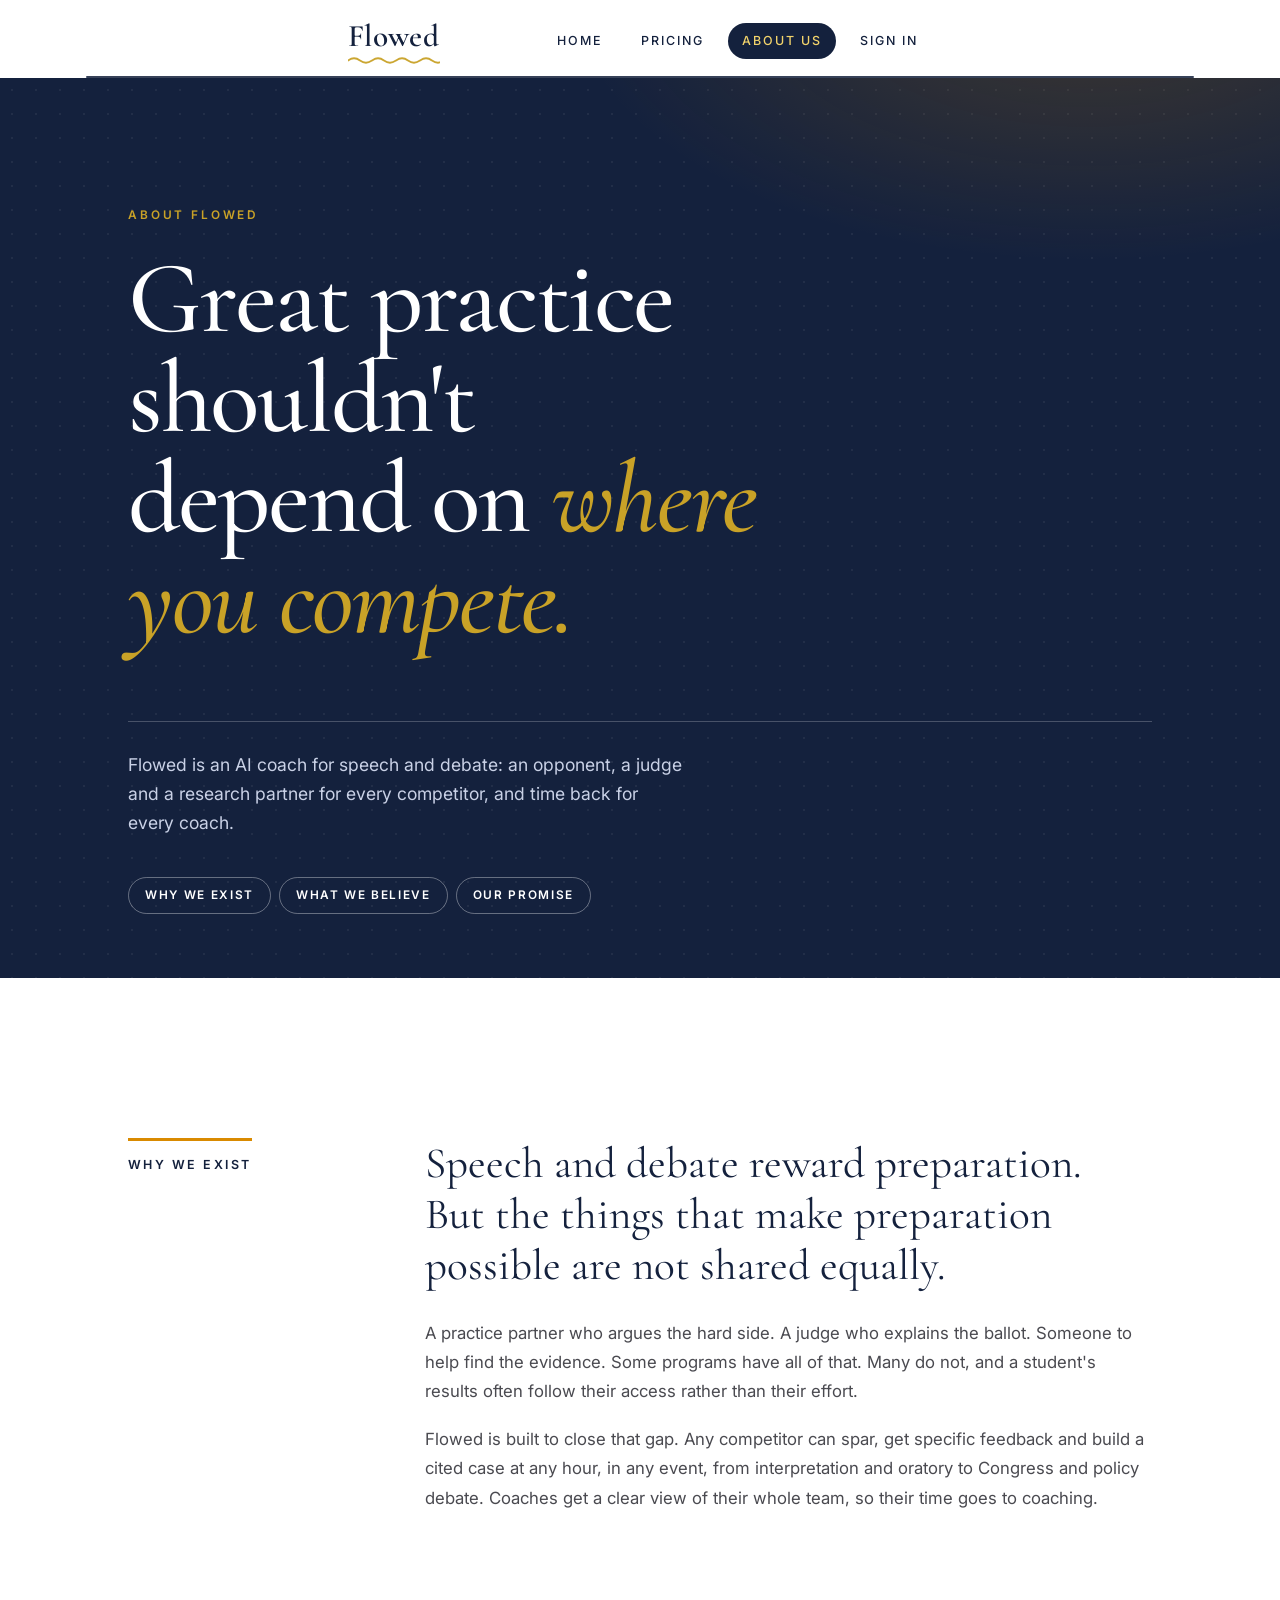
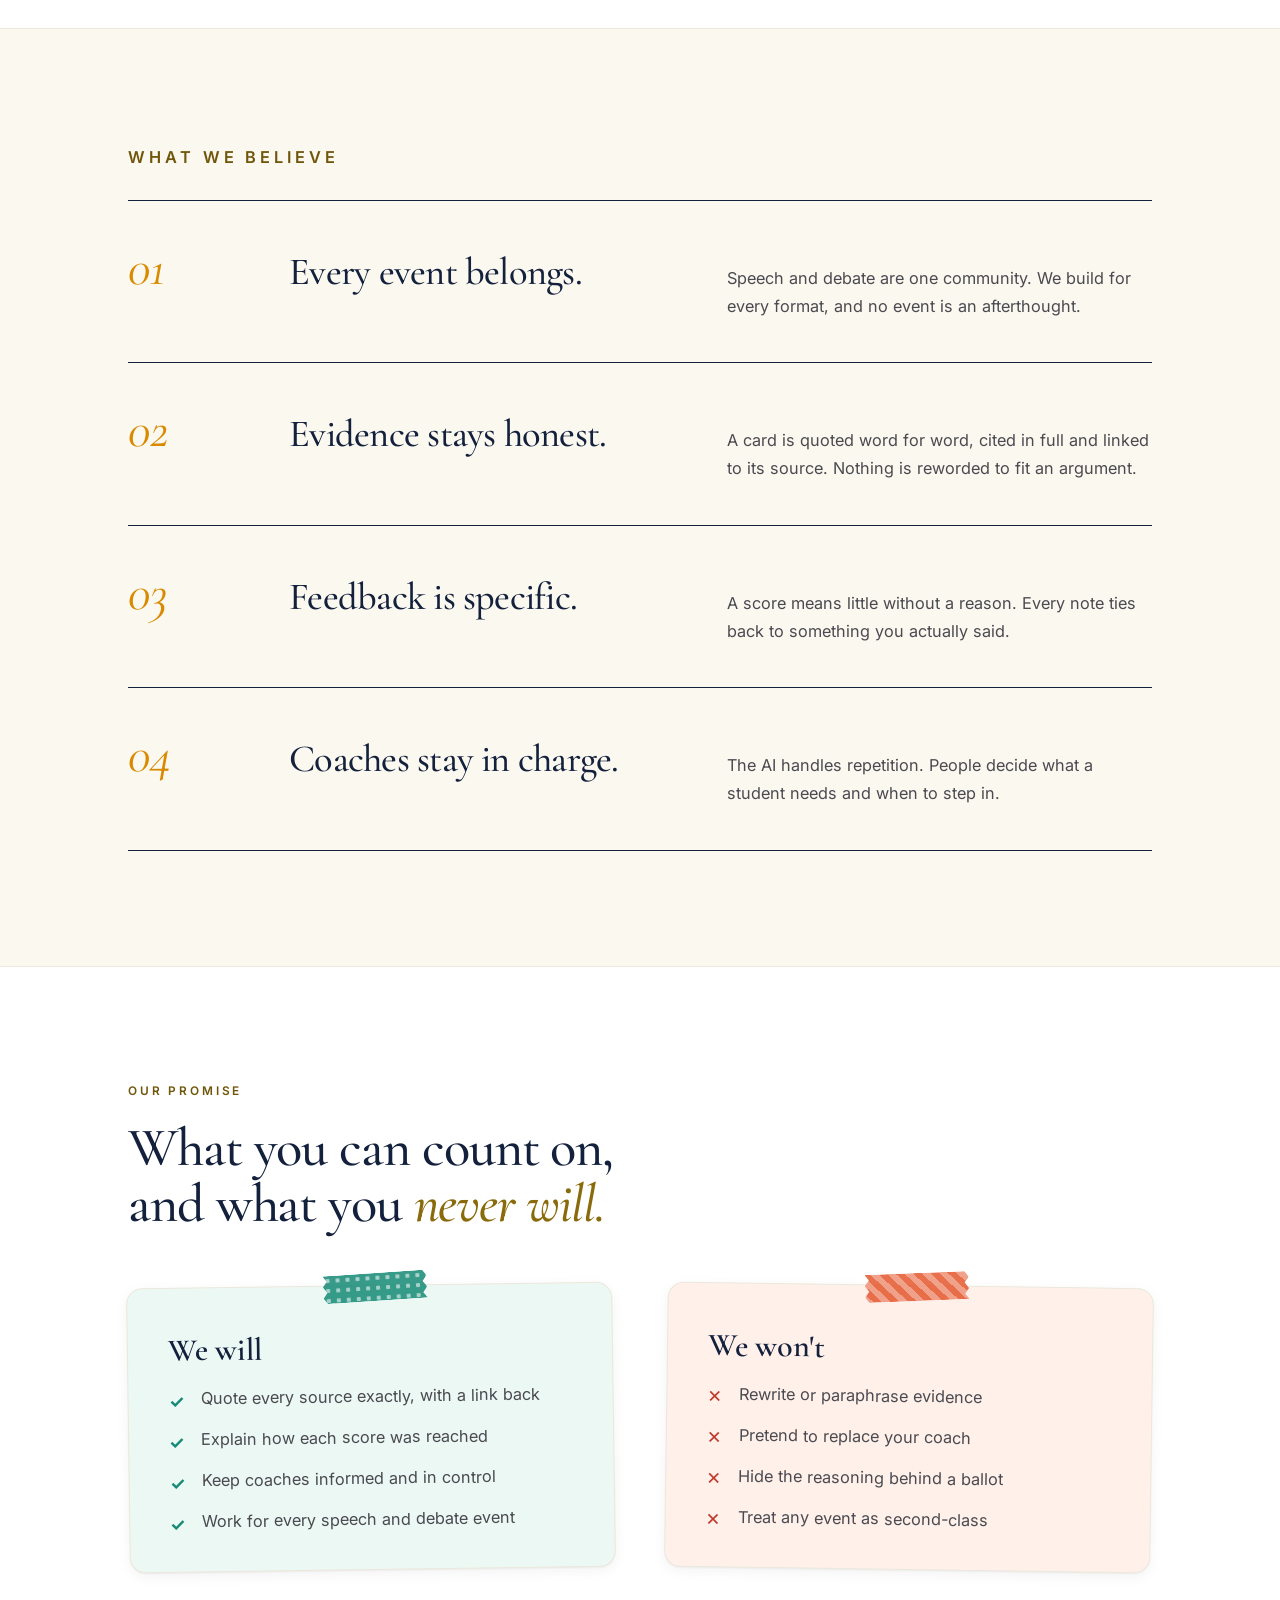
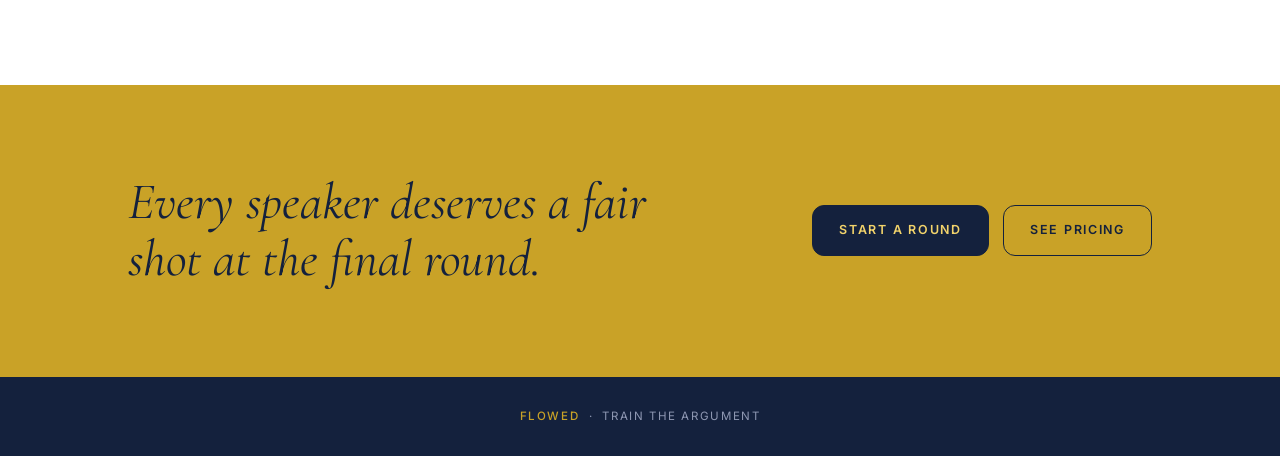
==== commit de272d77: "Add event picker for students and remove nav tabs - Remove How it works, Briefs and Coaches links fr" ====
--- a/about.html
+++ b/about.html
@@ -20,9 +20,6 @@
     </a>
     <nav>
       <a href="index.html#home">Home</a>
-      <a href="index.html#how">How it works</a>
-      <a href="index.html#page-briefs">Briefs</a>
-      <a href="index.html#coaches">Coaches</a>
       <a href="index.html#pricing">Pricing</a>
       <a href="about.html" aria-current="page">About Us</a>
       <a href="signin.html">Sign in</a>
